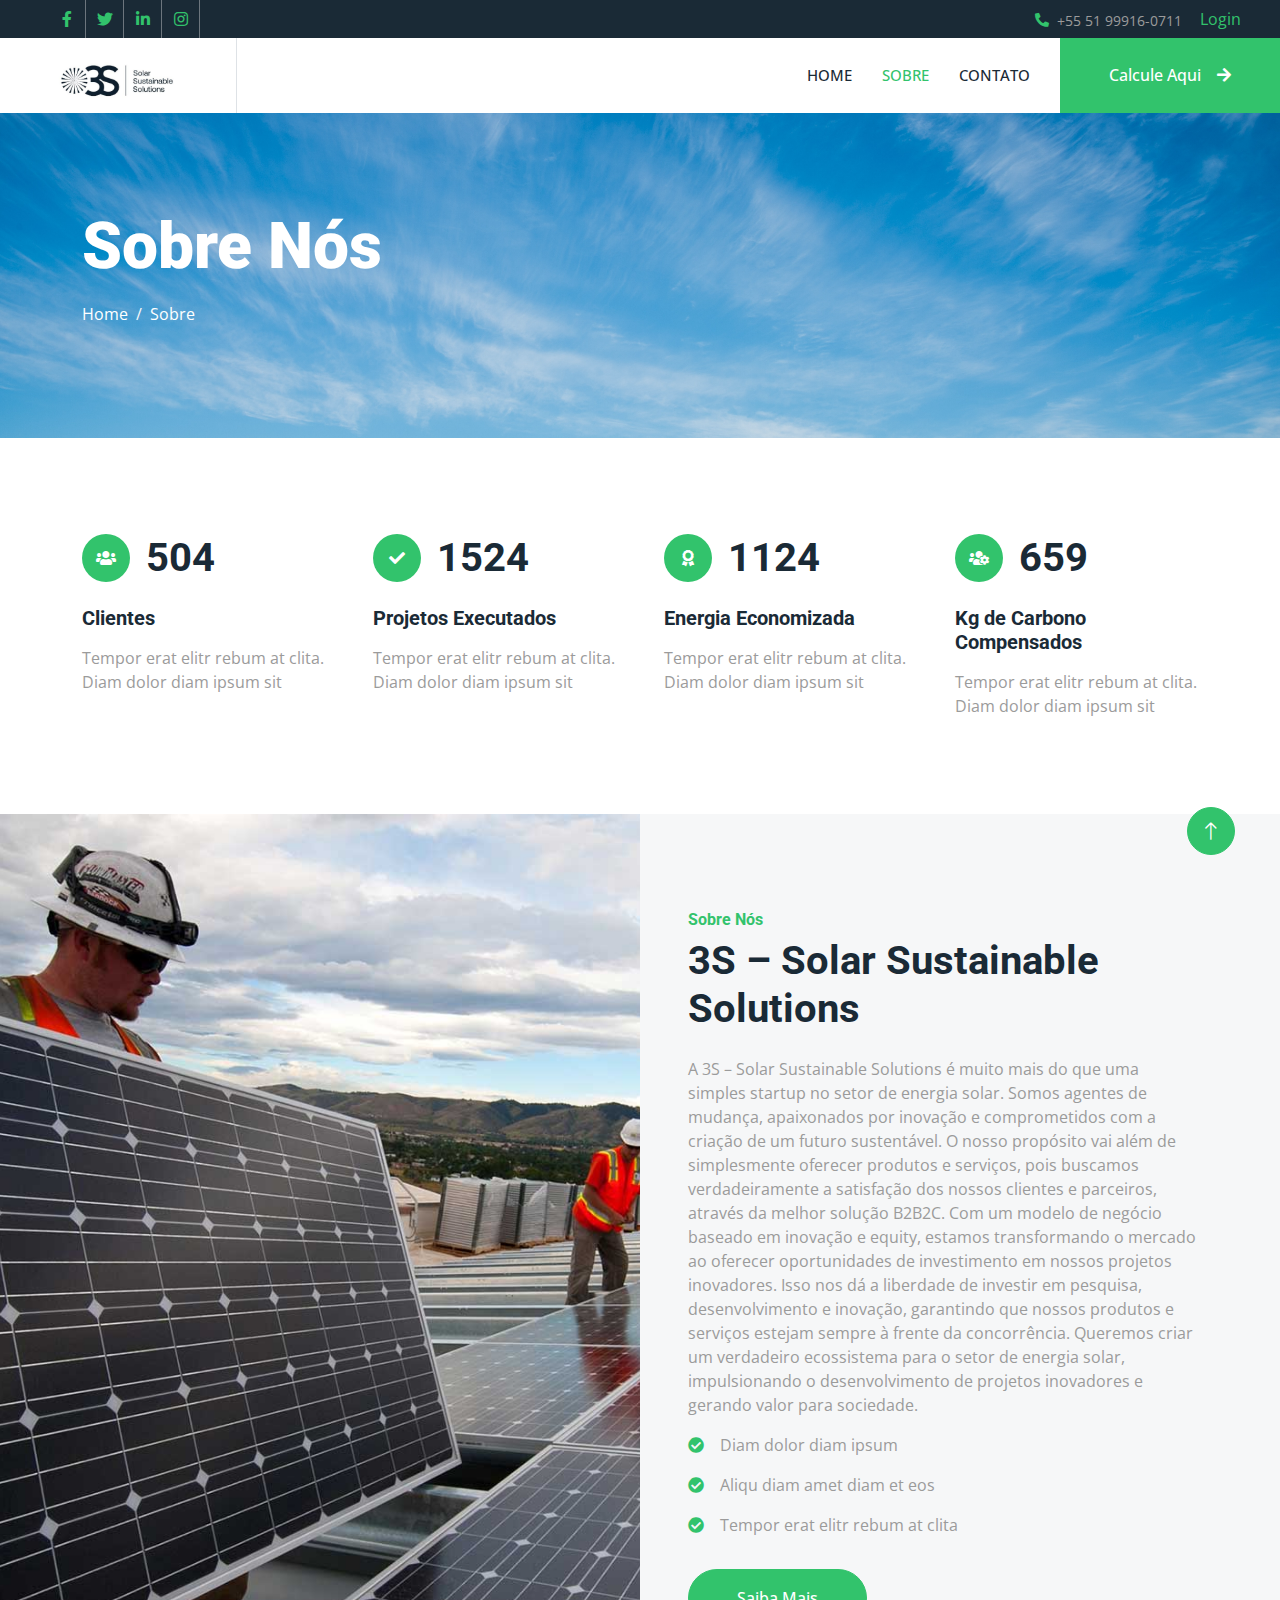
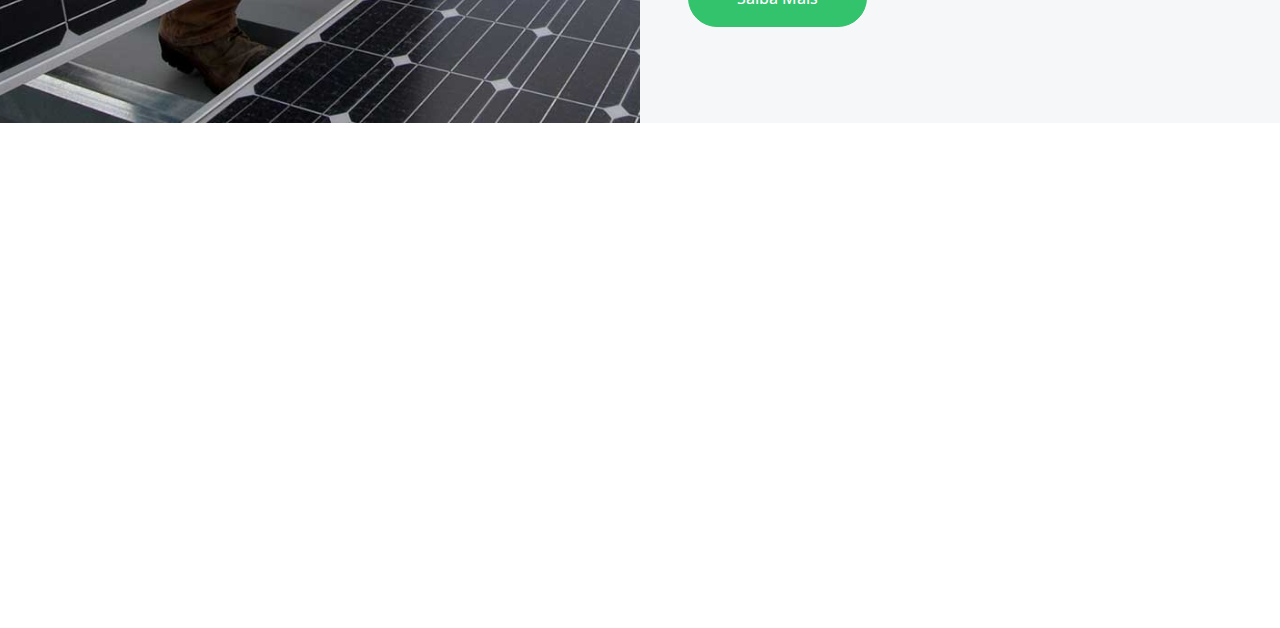
==== about.html @ e73ea7ad "Versão 1" ====
<!DOCTYPE html>
<html lang="en">

<head>
    <meta charset="utf-8">
    <title>3S Solar Sustainable Solutions</title>
    <meta content="width=device-width, initial-scale=1.0" name="viewport">
    <meta content="" name="keywords">
    <meta content="" name="description">

    <!-- Favicon -->
    <link href="img/favicon.ico" rel="icon">

    <!-- Google Web Fonts -->
    <link rel="preconnect" href="https://fonts.googleapis.com">
    <link rel="preconnect" href="https://fonts.gstatic.com" crossorigin>
    <link href="https://fonts.googleapis.com/css2?family=Open+Sans:wght@400;500&family=Roboto:wght@500;700;900&display=swap" rel="stylesheet"> 

    <!-- Icon Font Stylesheet -->
    <link href="https://cdnjs.cloudflare.com/ajax/libs/font-awesome/5.10.0/css/all.min.css" rel="stylesheet">
    <link href="https://cdn.jsdelivr.net/npm/bootstrap-icons@1.4.1/font/bootstrap-icons.css" rel="stylesheet">

    <!-- Libraries Stylesheet -->
    <link href="lib/animate/animate.min.css" rel="stylesheet">
    <link href="lib/owlcarousel/assets/owl.carousel.min.css" rel="stylesheet">
    <link href="lib/lightbox/css/lightbox.min.css" rel="stylesheet">

    <!-- Customized Bootstrap Stylesheet -->
    <link href="css/bootstrap.min.css" rel="stylesheet">

    <!-- Template Stylesheet -->
    <link href="css/style.css" rel="stylesheet">
</head>

<body>
    <!-- Spinner Start -->
    <div id="spinner" class="show bg-white position-fixed translate-middle w-100 vh-100 top-50 start-50 d-flex align-items-center justify-content-center">
        <div class="spinner-border text-primary" style="width: 3rem; height: 3rem;" role="status">
            <span class="sr-only">Carregando...</span>
        </div>
    </div>
    <!-- Spinner End -->


    <!-- Topbar Start -->
    <div class="container-fluid bg-dark p-0">
        <div class="row gx-0 d-none d-lg-flex">
            <div class="col-lg-7 px-5 text-start">
                <div class="h-100 d-inline-flex align-items-center me-4">
                    <a class="btn btn-square btn-link rounded-0 border-0 border-end border-secondary" href=""><i class="fab fa-facebook-f"></i></a>
                    <a class="btn btn-square btn-link rounded-0 border-0 border-end border-secondary" href=""><i class="fab fa-twitter"></i></a>
                    <a class="btn btn-square btn-link rounded-0 border-0 border-end border-secondary" href=""><i class="fab fa-linkedin-in"></i></a>
                    <a class="btn btn-square btn-link rounded-0 border-0 border-end border-secondary" href=""><i class="fab fa-instagram"></i></a>
                </div>
            </div>
            <div class="col-lg-5 px-5 text-end">
                <div class="h-100 d-inline-flex align-items-center me-4">
                    <small class="fa fa-phone-alt text-primary me-2"></small>
                    <small>+55 51 99916-0711</small>
                </div>
                <div class="h-100 d-inline-flex align-items-center mx-n2">
                    <a class="btn btn-square btn-link rounded-0" href="login.html">Login</a>
                </div>
            </div>
        </div>
    </div>
    <!-- Topbar End -->


    <!-- Navbar Start -->
    <nav class="navbar navbar-expand-lg bg-white navbar-light sticky-top p-0">
        <a href="index.html" class="navbar-brand d-flex align-items-center border-end px-4 px-lg-5">
            <!-- <h2 class="m-0 text-primary">3S</h2> -->
            <img src="img/logo.png" alt="Logo 3S" height="80%">
        </a>
        <button type="button" class="navbar-toggler me-4" data-bs-toggle="collapse" data-bs-target="#navbarCollapse">
            <span class="navbar-toggler-icon"></span>
        </button>
        <div class="collapse navbar-collapse" id="navbarCollapse">
            <div class="navbar-nav ms-auto p-4 p-lg-0">
                <a href="index.html" class="nav-item nav-link">Home</a>
                <a href="about.html" class="nav-item nav-link active">Sobre</a>
                <!-- <a href="service.html" class="nav-item nav-link">Service</a> -->
                <!-- <a href="project.html" class="nav-item nav-link">Project</a> -->
                <!-- <div class="nav-item dropdown">
                    <a href="#" class="nav-link dropdown-toggle" data-bs-toggle="dropdown">Pages</a>
                    <div class="dropdown-menu bg-light m-0">
                        <a href="feature.html" class="dropdown-item">Feature</a>
                        <a href="quote.html" class="dropdown-item">Free Quote</a>
                        <a href="team.html" class="dropdown-item">Our Team</a>
                        <a href="testimonial.html" class="dropdown-item">Testimonial</a>
                        <a href="404.html" class="dropdown-item">404 Page</a>
                    </div>
                </div> -->
                <a href="contact.html" class="nav-item nav-link">Contato</a>
            </div>
            <a href="calc.html" class="btn btn-primary rounded-0 py-4 px-lg-5 d-none d-lg-block">Calcule Aqui<i class="fa fa-arrow-right ms-3"></i></a>
        </div>
    </nav>
    <!-- Navbar End -->


    <!-- Page Header Start -->
    <div class="container-fluid page-header py-5 mb-5">
        <div class="container py-5">
            <h1 class="display-3 text-white mb-3 animated slideInDown">Sobre Nós</h1>
            <nav aria-label="breadcrumb animated slideInDown">
                <ol class="breadcrumb">
                    <li class="breadcrumb-item"><a class="text-white" href="#">Home</a></li>
                    <li class="breadcrumb-item text-white active" aria-current="page">Sobre</li>
                </ol>
            </nav>
        </div>
    </div>
    <!-- Page Header End -->


    <!-- Feature Start -->
    <div class="container-xxl py-5">
        <div class="container">
            <div class="row g-5">
                <div class="col-md-6 col-lg-3 wow fadeIn" data-wow-delay="0.1s">
                    <div class="d-flex align-items-center mb-4">
                        <div class="btn-lg-square bg-primary rounded-circle me-3">
                            <i class="fa fa-users text-white"></i>
                        </div>
                        <h1 class="mb-0" data-toggle="counter-up">1400</h1>
                    </div>
                    <h5 class="mb-3">Clientes</h5>
                    <span>Tempor erat elitr rebum at clita. Diam dolor diam ipsum sit</span>
                </div>
                <div class="col-md-6 col-lg-3 wow fadeIn" data-wow-delay="0.3s">
                    <div class="d-flex align-items-center mb-4">
                        <div class="btn-lg-square bg-primary rounded-circle me-3">
                            <i class="fa fa-check text-white"></i>
                        </div>
                        <h1 class="mb-0" data-toggle="counter-up">4234</h1>
                    </div>
                    <h5 class="mb-3">Projetos Executados</h5>
                    <span>Tempor erat elitr rebum at clita. Diam dolor diam ipsum sit</span>
                </div>
                <div class="col-md-6 col-lg-3 wow fadeIn" data-wow-delay="0.5s">
                    <div class="d-flex align-items-center mb-4">
                        <div class="btn-lg-square bg-primary rounded-circle me-3">
                            <i class="fa fa-award text-white"></i>
                        </div>
                        <h1 class="mb-0" data-toggle="counter-up">3123</h1>
                    </div>
                    <h5 class="mb-3">Energia Economizada</h5>
                    <span>Tempor erat elitr rebum at clita. Diam dolor diam ipsum sit</span>
                </div>
                <div class="col-md-6 col-lg-3 wow fadeIn" data-wow-delay="0.7s">
                    <div class="d-flex align-items-center mb-4">
                        <div class="btn-lg-square bg-primary rounded-circle me-3">
                            <i class="fa fa-users-cog text-white"></i>
                        </div>
                        <h1 class="mb-0" data-toggle="counter-up">1831</h1>
                    </div>
                    <h5 class="mb-3">Kg de Carbono Compensados</h5>
                    <span>Tempor erat elitr rebum at clita. Diam dolor diam ipsum sit</span>
                </div>
            </div>
        </div>
    </div>
    <!-- Feature Start -->
    

    <!-- About Start -->
    <div class="container-fluid bg-light overflow-hidden my-5 px-lg-0">
        <div class="container about px-lg-0">
            <div class="row g-0 mx-lg-0">
                <div class="col-lg-6 ps-lg-0 wow fadeIn" data-wow-delay="0.1s" style="min-height: 400px;">
                    <div class="position-relative h-100">
                        <img class="position-absolute img-fluid w-100 h-100" src="img/about.jpg" style="object-fit: cover;" alt="">
                    </div>
                </div>
                <div class="col-lg-6 about-text py-5 wow fadeIn" data-wow-delay="0.5s">
                    <div class="p-lg-5 pe-lg-0">
                        <h6 class="text-primary">Sobre Nós</h6>
                        <h1 class="mb-4">3S – Solar Sustainable Solutions</h1>
                        <p>A 3S – Solar Sustainable Solutions é muito mais do que uma simples startup no setor de energia solar. Somos agentes de mudança, apaixonados por inovação e comprometidos com a criação de um futuro sustentável.

                            O nosso propósito vai além de simplesmente oferecer produtos e serviços, pois buscamos verdadeiramente a satisfação dos nossos clientes e parceiros, através da melhor solução B2B2C.
                            
                            Com um modelo de negócio baseado em inovação e equity, estamos transformando o mercado ao oferecer oportunidades de investimento em nossos projetos inovadores. Isso nos dá a liberdade de investir em pesquisa, desenvolvimento e inovação, garantindo que nossos produtos e serviços estejam sempre à frente da concorrência.
                            
                            Queremos criar um verdadeiro ecossistema para o setor de energia solar, impulsionando o desenvolvimento de projetos inovadores e gerando valor para sociedade.</p>
                        <p><i class="fa fa-check-circle text-primary me-3"></i>Diam dolor diam ipsum</p>
                        <p><i class="fa fa-check-circle text-primary me-3"></i>Aliqu diam amet diam et eos</p>
                        <p><i class="fa fa-check-circle text-primary me-3"></i>Tempor erat elitr rebum at clita</p>
                        <a href="https://energia3s.com.br/" class="btn btn-primary rounded-pill py-3 px-5 mt-3">Saiba Mais</a>
                    </div>
                </div>
            </div>
        </div>
    </div>
    <!-- About End -->


    <!-- Team Start -->
    <!-- <div class="container-xxl py-5">
        <div class="container">
            <div class="text-center mx-auto mb-5 wow fadeInUp" data-wow-delay="0.1s" style="max-width: 600px;">
                <h6 class="text-primary">Team Member</h6>
                <h1 class="mb-4">Experienced Team Members</h1>
            </div>
            <div class="row g-4">
                <div class="col-lg-4 col-md-6 wow fadeInUp" data-wow-delay="0.1s">
                    <div class="team-item rounded overflow-hidden">
                        <div class="d-flex">
                            <img class="img-fluid w-75" src="img/team-1.jpg" alt="">
                            <div class="team-social w-25">
                                <a class="btn btn-lg-square btn-outline-primary rounded-circle mt-3" href=""><i class="fab fa-facebook-f"></i></a>
                                <a class="btn btn-lg-square btn-outline-primary rounded-circle mt-3" href=""><i class="fab fa-twitter"></i></a>
                                <a class="btn btn-lg-square btn-outline-primary rounded-circle mt-3" href=""><i class="fab fa-instagram"></i></a>
                            </div>
                        </div>
                        <div class="p-4">
                            <h5>Full Name</h5>
                            <span>Designation</span>
                        </div>
                    </div>
                </div>
                <div class="col-lg-4 col-md-6 wow fadeInUp" data-wow-delay="0.3s">
                    <div class="team-item rounded overflow-hidden">
                        <div class="d-flex">
                            <img class="img-fluid w-75" src="img/team-2.jpg" alt="">
                            <div class="team-social w-25">
                                <a class="btn btn-lg-square btn-outline-primary rounded-circle mt-3" href=""><i class="fab fa-facebook-f"></i></a>
                                <a class="btn btn-lg-square btn-outline-primary rounded-circle mt-3" href=""><i class="fab fa-twitter"></i></a>
                                <a class="btn btn-lg-square btn-outline-primary rounded-circle mt-3" href=""><i class="fab fa-instagram"></i></a>
                            </div>
                        </div>
                        <div class="p-4">
                            <h5>Full Name</h5>
                            <span>Designation</span>
                        </div>
                    </div>
                </div>
                <div class="col-lg-4 col-md-6 wow fadeInUp" data-wow-delay="0.5s">
                    <div class="team-item rounded overflow-hidden">
                        <div class="d-flex">
                            <img class="img-fluid w-75" src="img/team-3.jpg" alt="">
                            <div class="team-social w-25">
                                <a class="btn btn-lg-square btn-outline-primary rounded-circle mt-3" href=""><i class="fab fa-facebook-f"></i></a>
                                <a class="btn btn-lg-square btn-outline-primary rounded-circle mt-3" href=""><i class="fab fa-twitter"></i></a>
                                <a class="btn btn-lg-square btn-outline-primary rounded-circle mt-3" href=""><i class="fab fa-instagram"></i></a>
                            </div>
                        </div>
                        <div class="p-4">
                            <h5>Full Name</h5>
                            <span>Designation</span>
                        </div>
                    </div>
                </div>
            </div>
        </div>
    </div> -->
    <!-- Team End -->
        

    <!-- Footer Start -->
    <div class="container-fluid bg-dark text-body footer mt-5 pt-5 wow fadeIn" data-wow-delay="0.1s">
        <div class="container py-5">
            <div class="row g-5">
                <div class="col-lg-3 col-md-6">
                    <h5 class="text-white mb-4">Endereço</h5>
                    <p class="mb-2"><i class="fa fa-map-marker-alt me-3"></i>Parque Tecnológico da Unisinos, Unitec, sala 205D, São Leopoldo - RS</p>
                    <p class="mb-2"><i class="fa fa-phone-alt me-3"></i>+55 51 99916-07110</p>
                    <p class="mb-2"><i class="fa fa-envelope me-3"></i>contato@energia3s.com.br</p>
                    <div class="d-flex pt-2">
                        <a class="btn btn-square btn-outline-light btn-social" href=""><i class="fab fa-twitter"></i></a>
                        <a class="btn btn-square btn-outline-light btn-social" href=""><i class="fab fa-facebook-f"></i></a>
                        <a class="btn btn-square btn-outline-light btn-social" href=""><i class="fab fa-youtube"></i></a>
                        <a class="btn btn-square btn-outline-light btn-social" href=""><i class="fab fa-linkedin-in"></i></a>
                    </div>
                </div>
                <div class="col-lg-3 col-md-6">
                    <h5 class="text-white mb-4">Acesso Rápido</h5>
                    <a class="btn btn-link" href="">Sobre</a>
                    <a class="btn btn-link" href="">Contato</a>
                </div>
                <div class="col-lg-3 col-md-6">
                    <!-- <h5 class="text-white mb-4">Project Gallery</h5>
                    <div class="row g-2">
                        <div class="col-4">
                            <img class="img-fluid rounded" src="img/gallery-1.jpg" alt="">
                        </div>
                        <div class="col-4">
                            <img class="img-fluid rounded" src="img/gallery-2.jpg" alt="">
                        </div>
                        <div class="col-4">
                            <img class="img-fluid rounded" src="img/gallery-3.jpg" alt="">
                        </div>
                        <div class="col-4">
                            <img class="img-fluid rounded" src="img/gallery-4.jpg" alt="">
                        </div>
                        <div class="col-4">
                            <img class="img-fluid rounded" src="img/gallery-5.jpg" alt="">
                        </div>
                        <div class="col-4">
                            <img class="img-fluid rounded" src="img/gallery-6.jpg" alt="">
                        </div>
                    </div> -->
                </div>
                <div class="col-lg-3 col-md-6">
                    <!-- <h5 class="text-white mb-4">Newsletter</h5>
                    <p>Dolor amet sit justo amet elitr clita ipsum elitr est.</p>
                    <div class="position-relative mx-auto" style="max-width: 400px;">
                        <input class="form-control border-0 w-100 py-3 ps-4 pe-5" type="text" placeholder="Your email">
                        <button type="button" class="btn btn-primary py-2 position-absolute top-0 end-0 mt-2 me-2">SignUp</button>
                    </div> -->
                </div>
            </div>
        </div>
        <div class="container">
            <div class="copyright">
                <div class="row">
                    <div class="col-md-6 text-center text-md-start mb-3 mb-md-0">
                        &copy; <a href="https://energia3s.com.br/">3S Solar Sustainable Solutions</a>, All Right Reserved.
                    </div>
                    <div class="col-md-6 text-center text-md-end">
                        <!--/*** This template is free as long as you keep the footer author’s credit link/attribution link/backlink. If you'd like to use the template without the footer author’s credit link/attribution link/backlink, you can purchase the Credit Removal License from "https://htmlcodex.com/credit-removal". Thank you for your support. ***/-->
                        Designed By <a href="https://felipezeiser.com">FAZ Tecnologia Ltda</a>
                    </div>
                </div>
            </div>
        </div>
    </div>
    <!-- Footer End -->


    <!-- Back to Top -->
    <a href="#" class="btn btn-lg btn-primary btn-lg-square rounded-circle back-to-top"><i class="bi bi-arrow-up"></i></a>


    <!-- JavaScript Libraries -->
    <script src="https://code.jquery.com/jquery-3.4.1.min.js"></script>
    <script src="https://cdn.jsdelivr.net/npm/bootstrap@5.0.0/dist/js/bootstrap.bundle.min.js"></script>
    <script src="lib/wow/wow.min.js"></script>
    <script src="lib/easing/easing.min.js"></script>
    <script src="lib/waypoints/waypoints.min.js"></script>
    <script src="lib/counterup/counterup.min.js"></script>
    <script src="lib/owlcarousel/owl.carousel.min.js"></script>
    <script src="lib/isotope/isotope.pkgd.min.js"></script>
    <script src="lib/lightbox/js/lightbox.min.js"></script>

    <!-- Template Javascript -->
    <script src="js/main.js"></script>
</body>

</html>
---- css/style.css ----
/********** Template CSS **********/
:root {
    --primary: #32C36C;
    --light: #F6F7F8;
    --dark: #1A2A36;
}

.fw-medium {
    font-weight: 500 !important;
}

.fw-bold {
    font-weight: 700 !important;
}

.fw-black {
    font-weight: 900 !important;
}

.back-to-top {
    position: fixed;
    display: none;
    right: 45px;
    bottom: 45px;
    z-index: 99;
}


/*** Spinner ***/
#spinner {
    opacity: 0;
    visibility: hidden;
    transition: opacity .5s ease-out, visibility 0s linear .5s;
    z-index: 99999;
}

#spinner.show {
    transition: opacity .5s ease-out, visibility 0s linear 0s;
    visibility: visible;
    opacity: 1;
}


/*** Button ***/
.btn {
    font-weight: 500;
    transition: .5s;
}

.btn.btn-primary,
.btn.btn-outline-primary:hover {
    color: #FFFFFF;
}

.btn-square {
    width: 38px;
    height: 38px;
}

.btn-sm-square {
    width: 32px;
    height: 32px;
}

.btn-lg-square {
    width: 48px;
    height: 48px;
}

.btn-square,
.btn-sm-square,
.btn-lg-square {
    padding: 0;
    display: flex;
    align-items: center;
    justify-content: center;
    font-weight: normal;
}

/*** Navbar ***/
.navbar.sticky-top {
    top: -100px;
    transition: .5s;
}

.navbar .navbar-brand,
.navbar a.btn {
    height: 75px;
}

.navbar .navbar-nav .nav-link {
    margin-right: 30px;
    padding: 25px 0;
    color: var(--dark);
    font-size: 15px;
    font-weight: 500;
    text-transform: uppercase;
    outline: none;
}

.navbar .navbar-nav .nav-link:hover,
.navbar .navbar-nav .nav-link.active {
    color: var(--primary);
}

.navbar .dropdown-toggle::after {
    border: none;
    content: "\f107";
    font-family: "Font Awesome 5 Free";
    font-weight: 900;
    vertical-align: middle;
    margin-left: 8px;
}

@media (max-width: 991.98px) {
    .navbar .navbar-nav .nav-link  {
        margin-right: 0;
        padding: 10px 0;
    }

    .navbar .navbar-nav {
        border-top: 1px solid #EEEEEE;
    }
}

@media (min-width: 992px) {
    .navbar .nav-item .dropdown-menu {
        display: block;
        border: none;
        margin-top: 0;
        top: 150%;
        opacity: 0;
        visibility: hidden;
        transition: .5s;
    }

    .navbar .nav-item:hover .dropdown-menu {
        top: 100%;
        visibility: visible;
        transition: .5s;
        opacity: 1;
    }
}


/*** Header ***/
.owl-carousel-inner {
    position: absolute;
    width: 100%;
    height: 100%;
    top: 0;
    left: 0;
    display: flex;
    align-items: center;
    background: rgba(0, 0, 0, .1);
}

@media (max-width: 768px) {
    .header-carousel .owl-carousel-item {
        position: relative;
        min-height: 500px;
    }

    .header-carousel .owl-carousel-item img {
        position: absolute;
        width: 100%;
        height: 100%;
        object-fit: cover;
    }

    .header-carousel .owl-carousel-item p {
        font-size: 16px !important;
    }
}

.header-carousel .owl-dots {
    position: absolute;
    width: 60px;
    height: 100%;
    top: 0;
    right: 30px;
    display: flex;
    flex-direction: column;
    align-items: center;
    justify-content: center;
}

.header-carousel .owl-dots .owl-dot {
    position: relative;
    width: 45px;
    height: 45px;
    margin: 5px 0;
    background: #FFFFFF;
    box-shadow: 0 0 30px rgba(255, 255, 255, .9);
    border-radius: 45px;
    transition: .5s;
}

.header-carousel .owl-dots .owl-dot.active {
    width: 60px;
    height: 60px;
}

.header-carousel .owl-dots .owl-dot img {
    position: absolute;
    width: 100%;
    height: 100%;
    object-fit: cover;
    padding: 2px;
    border-radius: 45px;
    transition: .5s;
}

.page-header {
    background: linear-gradient(rgba(0, 0, 0, .1), rgba(0, 0, 0, .1)), url(../img/carousel-1.jpg) center center no-repeat;
    background-size: cover;
}

.breadcrumb-item + .breadcrumb-item::before {
    color: var(--light);
}


/*** About ***/
@media (min-width: 992px) {
    .container.about {
        max-width: 100% !important;
    }

    .about-text  {
        padding-right: calc(((100% - 960px) / 2) + .75rem);
    }
}

@media (min-width: 1200px) {
    .about-text  {
        padding-right: calc(((100% - 1140px) / 2) + .75rem);
    }
}

@media (min-width: 1400px) {
    .about-text  {
        padding-right: calc(((100% - 1320px) / 2) + .75rem);
    }
}


/*** Service ***/
.service-item {
    box-shadow: 0 0 45px rgba(0, 0, 0, .08);
}

.service-icon {
    position: relative;
    margin: -50px 0 25px 0;
    width: 100px;
    height: 100px;
    display: flex;
    align-items: center;
    justify-content: center;
    color: var(--primary);
    background: #FFFFFF;
    border-radius: 100px;
    box-shadow: 0 0 45px rgba(0, 0, 0, .08);
    transition: .5s;
}

.service-item:hover .service-icon {
    color: #FFFFFF;
    background: var(--primary);
}


/*** Feature ***/
@media (min-width: 992px) {
    .container.feature {
        max-width: 100% !important;
    }

    .feature-text  {
        padding-left: calc(((100% - 960px) / 2) + .75rem);
    }
}

@media (min-width: 1200px) {
    .feature-text  {
        padding-left: calc(((100% - 1140px) / 2) + .75rem);
    }
}

@media (min-width: 1400px) {
    .feature-text  {
        padding-left: calc(((100% - 1320px) / 2) + .75rem);
    }
}


/*** Project Portfolio ***/
#portfolio-flters li {
    display: inline-block;
    font-weight: 500;
    color: var(--dark);
    cursor: pointer;
    transition: .5s;
    border-bottom: 2px solid transparent;
}

#portfolio-flters li:hover,
#portfolio-flters li.active {
    color: var(--primary);
    border-color: var(--primary);
}

.portfolio-img {
    position: relative;
}

.portfolio-img::before,
.portfolio-img::after {
    position: absolute;
    content: "";
    width: 0;
    height: 100%;
    top: 0;
    background: var(--dark);
    transition: .5s;
}

.portfolio-img::before {
    left: 50%;
}

.portfolio-img::after {
    right: 50%;
}

.portfolio-item:hover .portfolio-img::before {
    width: 51%;
    left: 0;
}

.portfolio-item:hover .portfolio-img::after {
    width: 51%;
    right: 0;
}

.portfolio-btn {
    position: absolute;
    top: 0;
    left: 0;
    width: 100%;
    height: 100%;
    display: flex;
    align-items: center;
    justify-content: center;
    opacity: 0;
    z-index: 1;
    transition: .5s;
}

.portfolio-item:hover .portfolio-btn {
    opacity: 1;
    transition-delay: .3s;
}


/*** Quote ***/
@media (min-width: 992px) {
    .container.quote {
        max-width: 100% !important;
    }

    .quote-text  {
        padding-right: calc(((100% - 960px) / 2) + .75rem);
    }
}

@media (min-width: 1200px) {
    .quote-text  {
        padding-right: calc(((100% - 1140px) / 2) + .75rem);
    }
}

@media (min-width: 1400px) {
    .quote-text  {
        padding-right: calc(((100% - 1320px) / 2) + .75rem);
    }
}


/*** Team ***/
.team-item {
    box-shadow: 0 0 45px rgba(0, 0, 0, .08);
}

.team-item img {
    border-radius: 8px 60px 0 0;
}

.team-item .team-social {
    display: flex;
    flex-direction: column;
    align-items: center;
    justify-content: flex-end;
    background: #FFFFFF;
    transition: .5s;
}


/*** Testimonial ***/
.testimonial-carousel::before {
    position: absolute;
    content: "";
    top: 0;
    left: 0;
    height: 100%;
    width: 0;
    background: linear-gradient(to right, rgba(255, 255, 255, 1) 0%, rgba(255, 255, 255, 0) 100%);
    z-index: 1;
}

.testimonial-carousel::after {
    position: absolute;
    content: "";
    top: 0;
    right: 0;
    height: 100%;
    width: 0;
    background: linear-gradient(to left, rgba(255, 255, 255, 1) 0%, rgba(255, 255, 255, 0) 100%);
    z-index: 1;
}

@media (min-width: 768px) {
    .testimonial-carousel::before,
    .testimonial-carousel::after {
        width: 200px;
    }
}

@media (min-width: 992px) {
    .testimonial-carousel::before,
    .testimonial-carousel::after {
        width: 300px;
    }
}

.testimonial-carousel .owl-nav {
    position: absolute;
    width: 350px;
    top: 20px;
    left: 50%;
    transform: translateX(-50%);
    display: flex;
    justify-content: space-between;
    opacity: 0;
    transition: .5s;
    z-index: 1;
}

.testimonial-carousel:hover .owl-nav {
    width: 300px;
    opacity: 1;
}

.testimonial-carousel .owl-nav .owl-prev,
.testimonial-carousel .owl-nav .owl-next {
    position: relative;
    color: var(--primary);
    font-size: 45px;
    transition: .5s;
}

.testimonial-carousel .owl-nav .owl-prev:hover,
.testimonial-carousel .owl-nav .owl-next:hover {
    color: var(--dark);
}

.testimonial-carousel .testimonial-img img {
    width: 100px;
    height: 100px;
}

.testimonial-carousel .testimonial-img .btn-square {
    position: absolute;
    bottom: -19px;
    left: 50%;
    transform: translateX(-50%);
}

.testimonial-carousel .owl-item .testimonial-text {
    margin-bottom: 30px;
    box-shadow: 0 0 45px rgba(0, 0, 0, .08);
    transform: scale(.8);
    transition: .5s;
}

.testimonial-carousel .owl-item.center .testimonial-text {
    transform: scale(1);
}


/*** Contact ***/
@media (min-width: 992px) {
    .container.contact {
        max-width: 100% !important;
    }

    .contact-text  {
        padding-left: calc(((100% - 960px) / 2) + .75rem);
    }
}

@media (min-width: 1200px) {
    .contact-text  {
        padding-left: calc(((100% - 1140px) / 2) + .75rem);
    }
}

@media (min-width: 1400px) {
    .contact-text  {
        padding-left: calc(((100% - 1320px) / 2) + .75rem);
    }
}


/*** Footer ***/
.footer .btn.btn-social {
    margin-right: 5px;
    color: #9B9B9B;
    border: 1px solid #9B9B9B;
    border-radius: 38px;
    transition: .3s;
}

.footer .btn.btn-social:hover {
    color: var(--primary);
    border-color: var(--light);
}

.footer .btn.btn-link {
    display: block;
    margin-bottom: 5px;
    padding: 0;
    text-align: left;
    color: #9B9B9B;
    font-weight: normal;
    text-transform: capitalize;
    transition: .3s;
}

.footer .btn.btn-link::before {
    position: relative;
    content: "\f105";
    font-family: "Font Awesome 5 Free";
    font-weight: 900;
    margin-right: 10px;
}

.footer .btn.btn-link:hover {
    color: #FFFFFF;
    letter-spacing: 1px;
    box-shadow: none;
}

.footer .copyright {
    padding: 25px 0;
    border-top: 1px solid rgba(256, 256, 256, .1);
}

.footer .copyright a {
    color: var(--light);
}

.footer .copyright a:hover {
    color: var(--primary);
}
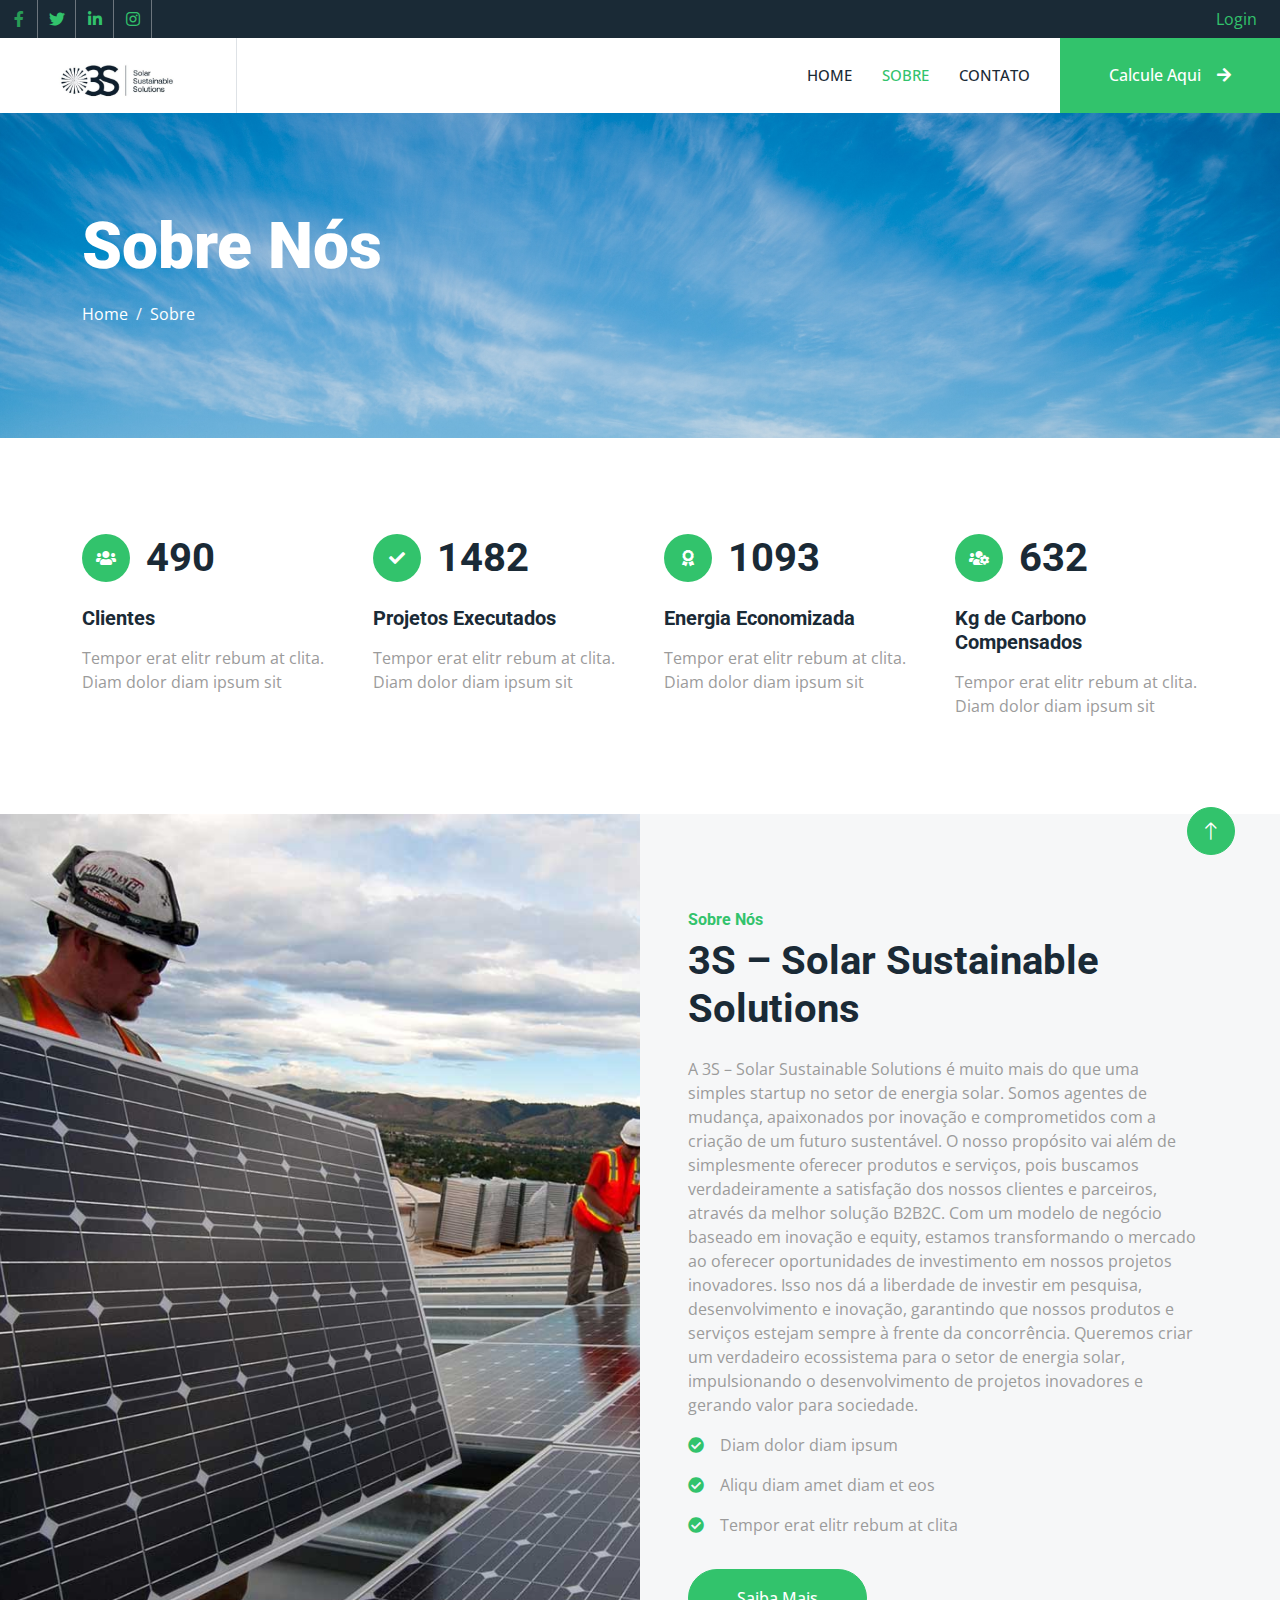
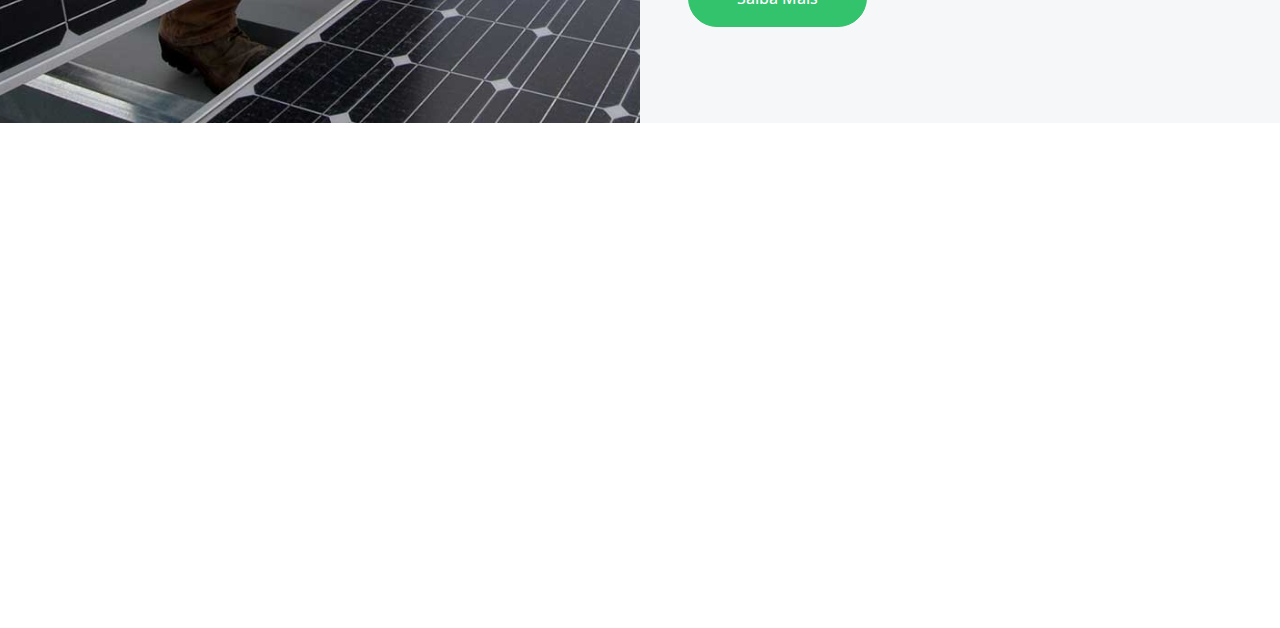
==== commit 35f241e4: "Versão 3" ====
--- a/about.html
+++ b/about.html
@@ -44,8 +44,8 @@
 
     <!-- Topbar Start -->
     <div class="container-fluid bg-dark p-0">
-        <div class="row gx-0 d-none d-lg-flex">
-            <div class="col-lg-7 px-5 text-start">
+        <div class="row gx-0 d-block d-sm-flex">
+            <div class="col-sm-8 px-0 text-start">
                 <div class="h-100 d-inline-flex align-items-center me-4">
                     <a class="btn btn-square btn-link rounded-0 border-0 border-end border-secondary" href=""><i class="fab fa-facebook-f"></i></a>
                     <a class="btn btn-square btn-link rounded-0 border-0 border-end border-secondary" href=""><i class="fab fa-twitter"></i></a>
@@ -53,12 +53,8 @@
                     <a class="btn btn-square btn-link rounded-0 border-0 border-end border-secondary" href=""><i class="fab fa-instagram"></i></a>
                 </div>
             </div>
-            <div class="col-lg-5 px-5 text-end">
+            <div class="col-sm-4 px-0 text-end">
                 <div class="h-100 d-inline-flex align-items-center me-4">
-                    <small class="fa fa-phone-alt text-primary me-2"></small>
-                    <small>+55 51 99916-0711</small>
-                </div>
-                <div class="h-100 d-inline-flex align-items-center mx-n2">
                     <a class="btn btn-square btn-link rounded-0" href="login.html">Login</a>
                 </div>
             </div>
@@ -80,18 +76,6 @@
             <div class="navbar-nav ms-auto p-4 p-lg-0">
                 <a href="index.html" class="nav-item nav-link">Home</a>
                 <a href="about.html" class="nav-item nav-link active">Sobre</a>
-                <!-- <a href="service.html" class="nav-item nav-link">Service</a> -->
-                <!-- <a href="project.html" class="nav-item nav-link">Project</a> -->
-                <!-- <div class="nav-item dropdown">
-                    <a href="#" class="nav-link dropdown-toggle" data-bs-toggle="dropdown">Pages</a>
-                    <div class="dropdown-menu bg-light m-0">
-                        <a href="feature.html" class="dropdown-item">Feature</a>
-                        <a href="quote.html" class="dropdown-item">Free Quote</a>
-                        <a href="team.html" class="dropdown-item">Our Team</a>
-                        <a href="testimonial.html" class="dropdown-item">Testimonial</a>
-                        <a href="404.html" class="dropdown-item">404 Page</a>
-                    </div>
-                </div> -->
                 <a href="contact.html" class="nav-item nav-link">Contato</a>
             </div>
             <a href="calc.html" class="btn btn-primary rounded-0 py-4 px-lg-5 d-none d-lg-block">Calcule Aqui<i class="fa fa-arrow-right ms-3"></i></a>
@@ -196,69 +180,6 @@
     </div>
     <!-- About End -->
 
-
-    <!-- Team Start -->
-    <!-- <div class="container-xxl py-5">
-        <div class="container">
-            <div class="text-center mx-auto mb-5 wow fadeInUp" data-wow-delay="0.1s" style="max-width: 600px;">
-                <h6 class="text-primary">Team Member</h6>
-                <h1 class="mb-4">Experienced Team Members</h1>
-            </div>
-            <div class="row g-4">
-                <div class="col-lg-4 col-md-6 wow fadeInUp" data-wow-delay="0.1s">
-                    <div class="team-item rounded overflow-hidden">
-                        <div class="d-flex">
-                            <img class="img-fluid w-75" src="img/team-1.jpg" alt="">
-                            <div class="team-social w-25">
-                                <a class="btn btn-lg-square btn-outline-primary rounded-circle mt-3" href=""><i class="fab fa-facebook-f"></i></a>
-                                <a class="btn btn-lg-square btn-outline-primary rounded-circle mt-3" href=""><i class="fab fa-twitter"></i></a>
-                                <a class="btn btn-lg-square btn-outline-primary rounded-circle mt-3" href=""><i class="fab fa-instagram"></i></a>
-                            </div>
-                        </div>
-                        <div class="p-4">
-                            <h5>Full Name</h5>
-                            <span>Designation</span>
-                        </div>
-                    </div>
-                </div>
-                <div class="col-lg-4 col-md-6 wow fadeInUp" data-wow-delay="0.3s">
-                    <div class="team-item rounded overflow-hidden">
-                        <div class="d-flex">
-                            <img class="img-fluid w-75" src="img/team-2.jpg" alt="">
-                            <div class="team-social w-25">
-                                <a class="btn btn-lg-square btn-outline-primary rounded-circle mt-3" href=""><i class="fab fa-facebook-f"></i></a>
-                                <a class="btn btn-lg-square btn-outline-primary rounded-circle mt-3" href=""><i class="fab fa-twitter"></i></a>
-                                <a class="btn btn-lg-square btn-outline-primary rounded-circle mt-3" href=""><i class="fab fa-instagram"></i></a>
-                            </div>
-                        </div>
-                        <div class="p-4">
-                            <h5>Full Name</h5>
-                            <span>Designation</span>
-                        </div>
-                    </div>
-                </div>
-                <div class="col-lg-4 col-md-6 wow fadeInUp" data-wow-delay="0.5s">
-                    <div class="team-item rounded overflow-hidden">
-                        <div class="d-flex">
-                            <img class="img-fluid w-75" src="img/team-3.jpg" alt="">
-                            <div class="team-social w-25">
-                                <a class="btn btn-lg-square btn-outline-primary rounded-circle mt-3" href=""><i class="fab fa-facebook-f"></i></a>
-                                <a class="btn btn-lg-square btn-outline-primary rounded-circle mt-3" href=""><i class="fab fa-twitter"></i></a>
-                                <a class="btn btn-lg-square btn-outline-primary rounded-circle mt-3" href=""><i class="fab fa-instagram"></i></a>
-                            </div>
-                        </div>
-                        <div class="p-4">
-                            <h5>Full Name</h5>
-                            <span>Designation</span>
-                        </div>
-                    </div>
-                </div>
-            </div>
-        </div>
-    </div> -->
-    <!-- Team End -->
-        
-
     <!-- Footer Start -->
     <div class="container-fluid bg-dark text-body footer mt-5 pt-5 wow fadeIn" data-wow-delay="0.1s">
         <div class="container py-5">
@@ -281,35 +202,10 @@
                     <a class="btn btn-link" href="">Contato</a>
                 </div>
                 <div class="col-lg-3 col-md-6">
-                    <!-- <h5 class="text-white mb-4">Project Gallery</h5>
-                    <div class="row g-2">
-                        <div class="col-4">
-                            <img class="img-fluid rounded" src="img/gallery-1.jpg" alt="">
-                        </div>
-                        <div class="col-4">
-                            <img class="img-fluid rounded" src="img/gallery-2.jpg" alt="">
-                        </div>
-                        <div class="col-4">
-                            <img class="img-fluid rounded" src="img/gallery-3.jpg" alt="">
-                        </div>
-                        <div class="col-4">
-                            <img class="img-fluid rounded" src="img/gallery-4.jpg" alt="">
-                        </div>
-                        <div class="col-4">
-                            <img class="img-fluid rounded" src="img/gallery-5.jpg" alt="">
-                        </div>
-                        <div class="col-4">
-                            <img class="img-fluid rounded" src="img/gallery-6.jpg" alt="">
-                        </div>
-                    </div> -->
-                </div>
-                <div class="col-lg-3 col-md-6">
-                    <!-- <h5 class="text-white mb-4">Newsletter</h5>
-                    <p>Dolor amet sit justo amet elitr clita ipsum elitr est.</p>
-                    <div class="position-relative mx-auto" style="max-width: 400px;">
-                        <input class="form-control border-0 w-100 py-3 ps-4 pe-5" type="text" placeholder="Your email">
-                        <button type="button" class="btn btn-primary py-2 position-absolute top-0 end-0 mt-2 me-2">SignUp</button>
-                    </div> -->
+                    
+                </div>
+                <div class="col-lg-3 col-md-6">
+                    
                 </div>
             </div>
         </div>
@@ -320,7 +216,6 @@
                         &copy; <a href="https://energia3s.com.br/">3S Solar Sustainable Solutions</a>, All Right Reserved.
                     </div>
                     <div class="col-md-6 text-center text-md-end">
-                        <!--/*** This template is free as long as you keep the footer author’s credit link/attribution link/backlink. If you'd like to use the template without the footer author’s credit link/attribution link/backlink, you can purchase the Credit Removal License from "https://htmlcodex.com/credit-removal". Thank you for your support. ***/-->
                         Designed By <a href="https://felipezeiser.com">FAZ Tecnologia Ltda</a>
                     </div>
                 </div>
